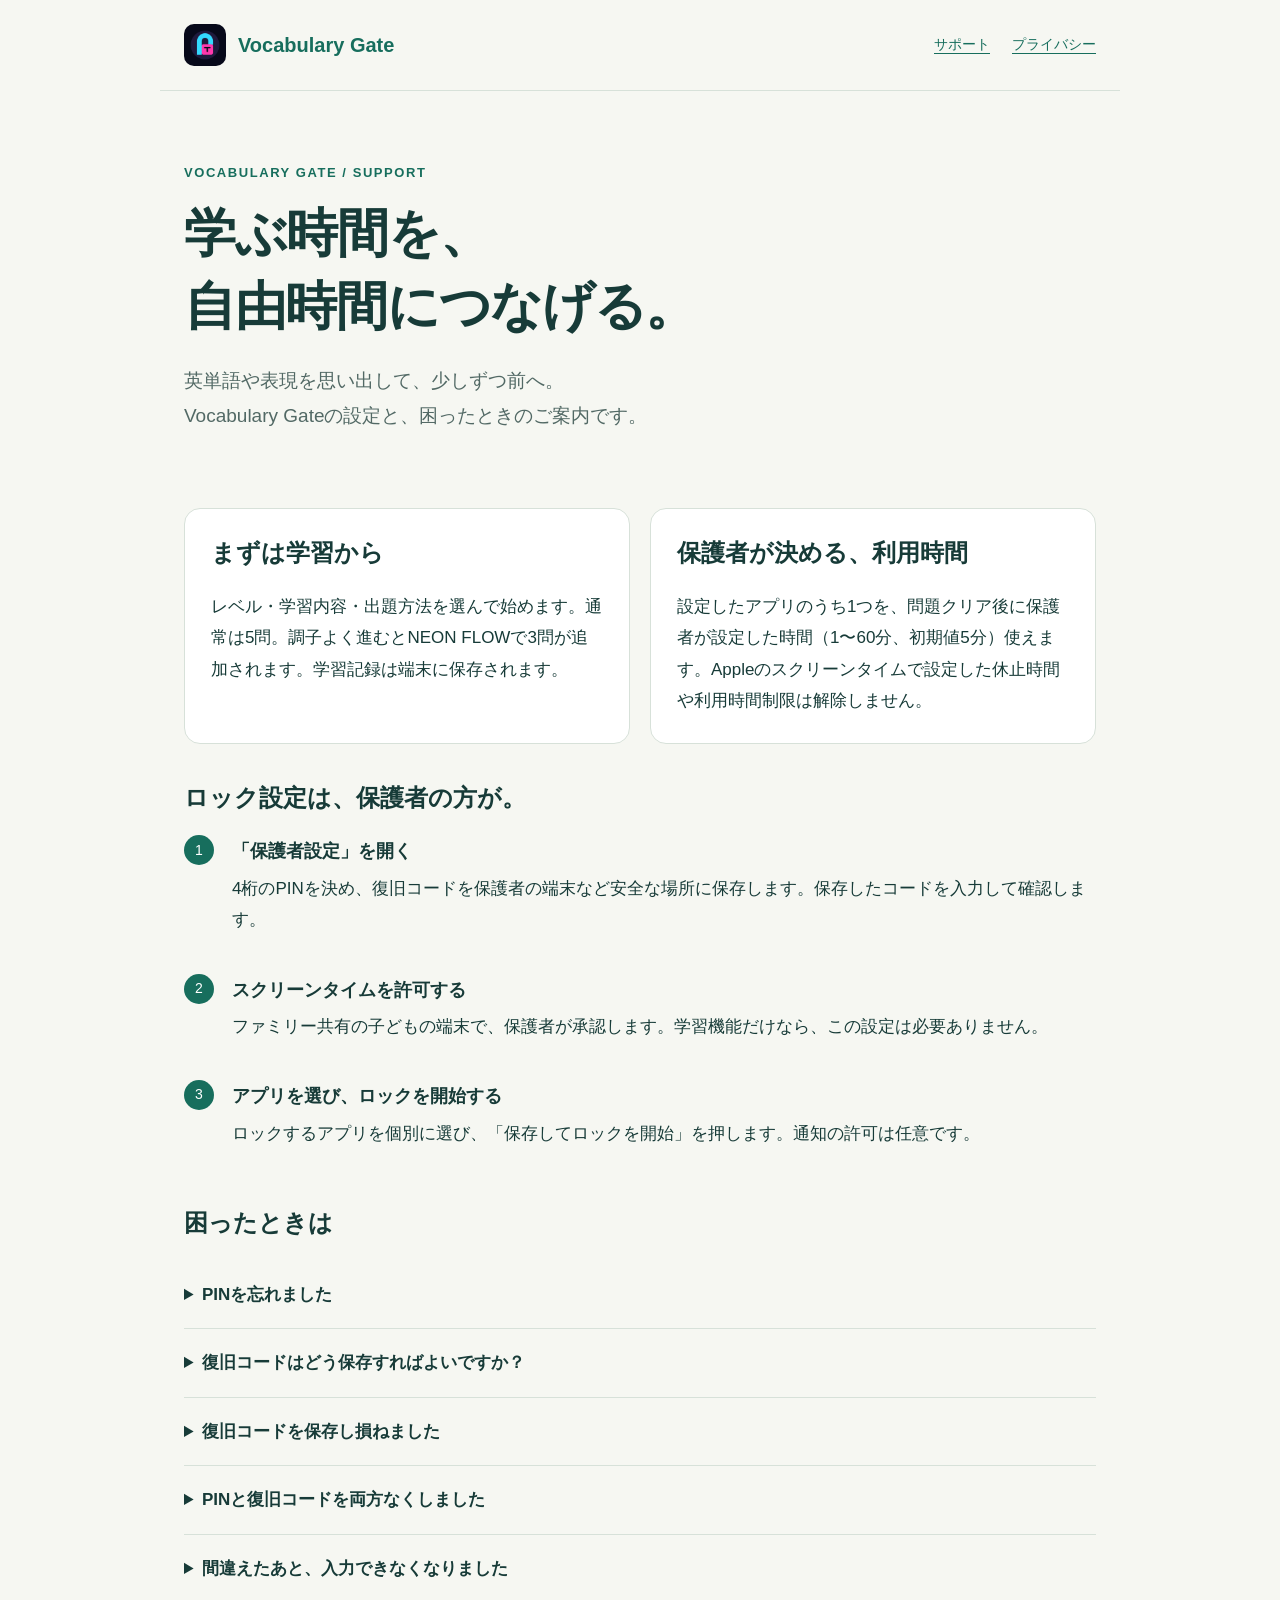
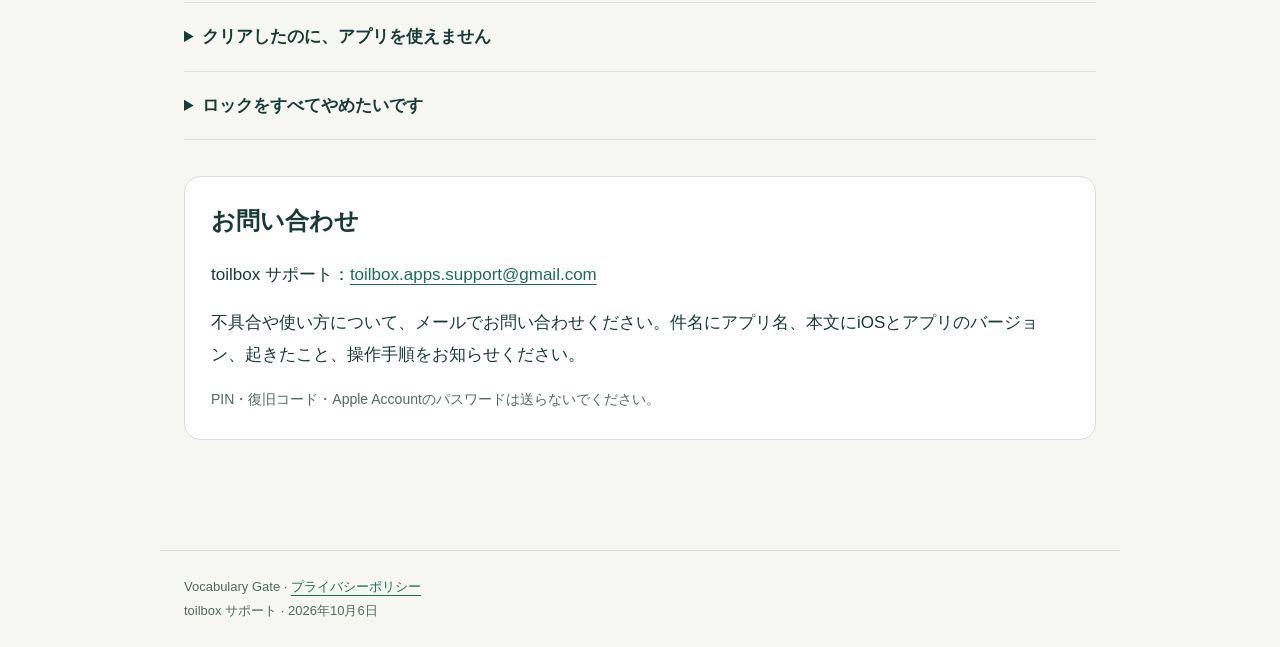
==== index.html @ 64d9bb12 "Publish Vocabulary Gate support pages" ====
<!doctype html><html lang="ja"><head><meta charset="utf-8"><meta name="viewport" content="width=device-width,initial-scale=1"><title>Vocabulary Gate — サポート</title><meta name="description" content="Vocabulary Gateの設定方法と、PIN・復旧コードで困ったときのご案内。"><link rel="icon" href="icon.png"><link rel="stylesheet" href="style.css"></head><body>
<header><a class="brand" href="index.html"><img src="icon.png" alt="">Vocabulary Gate</a><nav aria-label="メイン"><a href="index.html" aria-current="page">サポート</a><a href="privacy.html">プライバシー</a></nav></header>
<main><div class="hero"><div class="eyebrow">VOCABULARY GATE / SUPPORT</div><h1>学ぶ時間を、<br>自由時間につなげる。</h1><p class="lead">英単語や表現を思い出して、少しずつ前へ。<br>Vocabulary Gateの設定と、困ったときのご案内です。</p></div>
<div class="grid"><article class="card"><h2>まずは学習から</h2><p>レベル・学習内容・出題方法を選んで始めます。通常は5問。調子よく進むとNEON FLOWで3問が追加されます。学習記録は端末に保存されます。</p></article><article class="card"><h2>保護者が決める、利用時間</h2><p>設定したアプリのうち1つを、問題クリア後に保護者が設定した時間（1〜60分、初期値5分）使えます。Appleのスクリーンタイムで設定した休止時間や利用時間制限は解除しません。</p></article></div>
<section><h2>ロック設定は、保護者の方が。</h2><ol class="steps"><li><h3>「保護者設定」を開く</h3>4桁のPINを決め、復旧コードを保護者の端末など安全な場所に保存します。保存したコードを入力して確認します。</li><li><h3>スクリーンタイムを許可する</h3>ファミリー共有の子どもの端末で、保護者が承認します。学習機能だけなら、この設定は必要ありません。</li><li><h3>アプリを選び、ロックを開始する</h3>ロックするアプリを個別に選び、「保存してロックを開始」を押します。通知の許可は任意です。</li></ol></section>
<section><h2>困ったときは</h2>
<details><summary>PINを忘れました</summary><p>「保護者設定」→「PINを忘れた場合」から、保存してある復旧コードを入力してください。新しい4桁PINを設定できます。PINを変えても、復旧コードは変わりません。</p></details>
<details><summary>復旧コードはどう保存すればよいですか？</summary><p>表示画面の共有ボタンで、保護者の端末へAirDropする、保護者が管理する保存先へ保存するなどの方法を選べます。コピーもできます。専用コピーボタンのコピーには5分の期限があり、保存確認や画面を閉じた際に消える場合があるため、必ず保存先に貼り付けてから確認してください。保護者の安全な保管先で管理し、子どもが見られる場所には置かないでください。</p></details>
<details><summary>復旧コードを保存し損ねました</summary><p>保存確認が終わる前なら、PINで入り直して同じコードを再表示できます。保存確認後にコードを失った場合も、PINで設定に入れれば復旧コードを再発行できます。新しいコードの保存確認が済むまでは、以前のコードが有効です。</p></details>
<details><summary>PINと復旧コードを両方なくしました</summary><p>最終手段は、保護者が削除を許可したうえでアプリを完全に削除し、再インストールして設定をやり直すことです。学習記録・PIN・ロック設定は引き継げません。「ホーム画面から取り除く」や、設定の「Appを取り除く」は完全削除ではありません。開発者がPINや復旧コードを照会・送信する仕組みはありません。</p></details>
<details><summary>間違えたあと、入力できなくなりました</summary><p>5回連続で間違えると、再入力まで待機時間が設けられます。画面に表示された残り時間が終わってから入力してください。アプリを閉じ直しても待機時間は続きます。</p></details>
<details><summary>クリアしたのに、アプリを使えません</summary><p>Gateで解除する対象アプリを選んだか確認してください。Gateが外せるのはGate自身のロックだけです。Apple側の休止時間・利用時間の制限や、ほかの管理アプリによる制限はそれぞれの保護者設定を確認してください。</p></details>
<details><summary>ロックをすべてやめたいです</summary><p>PINで保護者設定に入り、一覧の下にある「Gateのロックをすべて解除」を押します。確認後、Gateによるロックを解除します。Apple側のスクリーンタイム設定は変わりません。</p></details></section>
<section class="card" id="contact"><h2>お問い合わせ</h2><p>toilbox サポート：<a href="mailto:toilbox.apps.support@gmail.com?subject=Vocabulary%20Gate">toilbox.apps.support@gmail.com</a></p><p>不具合や使い方について、メールでお問い合わせください。件名にアプリ名、本文にiOSとアプリのバージョン、起きたこと、操作手順をお知らせください。</p><p class="small">PIN・復旧コード・Apple Accountのパスワードは送らないでください。</p></section>
</main><footer>Vocabulary Gate · <a href="privacy.html">プライバシーポリシー</a><br>toilbox サポート · 2026年10月6日</footer></body></html>
---- style.css ----
:root{color-scheme:light;--ink:#173b38;--muted:#526965;--paper:#f6f7f2;--line:#d7e1d9;--accent:#176e5d}*{box-sizing:border-box}body{margin:0;background:var(--paper);color:var(--ink);font:17px/1.85 -apple-system,BlinkMacSystemFont,'Hiragino Sans',sans-serif}a{color:var(--accent);text-underline-offset:4px}a:focus-visible,summary:focus-visible{outline:3px solid #c68b20;outline-offset:5px}header,main,footer{max-width:960px;margin:auto;padding:24px}header{display:flex;align-items:center;justify-content:space-between;gap:24px;border-bottom:1px solid var(--line)}.brand{font-size:20px;font-weight:750;text-decoration:none;display:flex;align-items:center;gap:12px}.brand img{width:42px;height:42px;border-radius:10px}nav{display:flex;gap:22px;flex-wrap:wrap;font-size:14px}.eyebrow{font-size:13px;letter-spacing:.12em;font-weight:700;color:var(--accent)}h1{font-size:clamp(30px,5vw,52px);line-height:1.4;letter-spacing:-.025em;margin:12px 0 20px}h2{font-size:24px;line-height:1.5;margin-top:0}h3{font-size:18px;margin-bottom:4px}.lead{font-size:19px;max-width:680px;color:var(--muted)}.hero{padding:46px 0 28px}.note{border-left:3px solid #bd9237;background:#f4eddb;padding:12px 18px;font-size:14px}.grid{display:grid;grid-template-columns:1fr 1fr;gap:20px;margin:28px 0}.card{border:1px solid var(--line);border-radius:16px;padding:26px;background:#fff}.card p:last-child{margin-bottom:0}.steps{list-style:none;counter-reset:step;padding:0}.steps li{counter-increment:step;position:relative;padding:0 0 20px 48px}.steps li:before{content:counter(step);position:absolute;left:0;top:0;width:30px;height:30px;display:grid;place-items:center;background:var(--accent);color:#fff;border-radius:50%;font-size:14px}section{margin:36px 0}details{padding:18px 0;border-bottom:1px solid var(--line)}summary{cursor:pointer;font-weight:650}details p{color:var(--muted)}footer{border-top:1px solid var(--line);font-size:13px;color:var(--muted);margin-top:50px}.prose{max-width:760px}.prose section{padding-bottom:12px;border-bottom:1px solid var(--line)}.small{font-size:14px;color:var(--muted)}@media(max-width:600px){header{align-items:flex-start;flex-direction:column;gap:12px}.grid{grid-template-columns:1fr}.hero{padding-top:28px}header,main,footer{padding:20px}.card{padding:22px}body{font-size:16px}nav{gap:18px}}
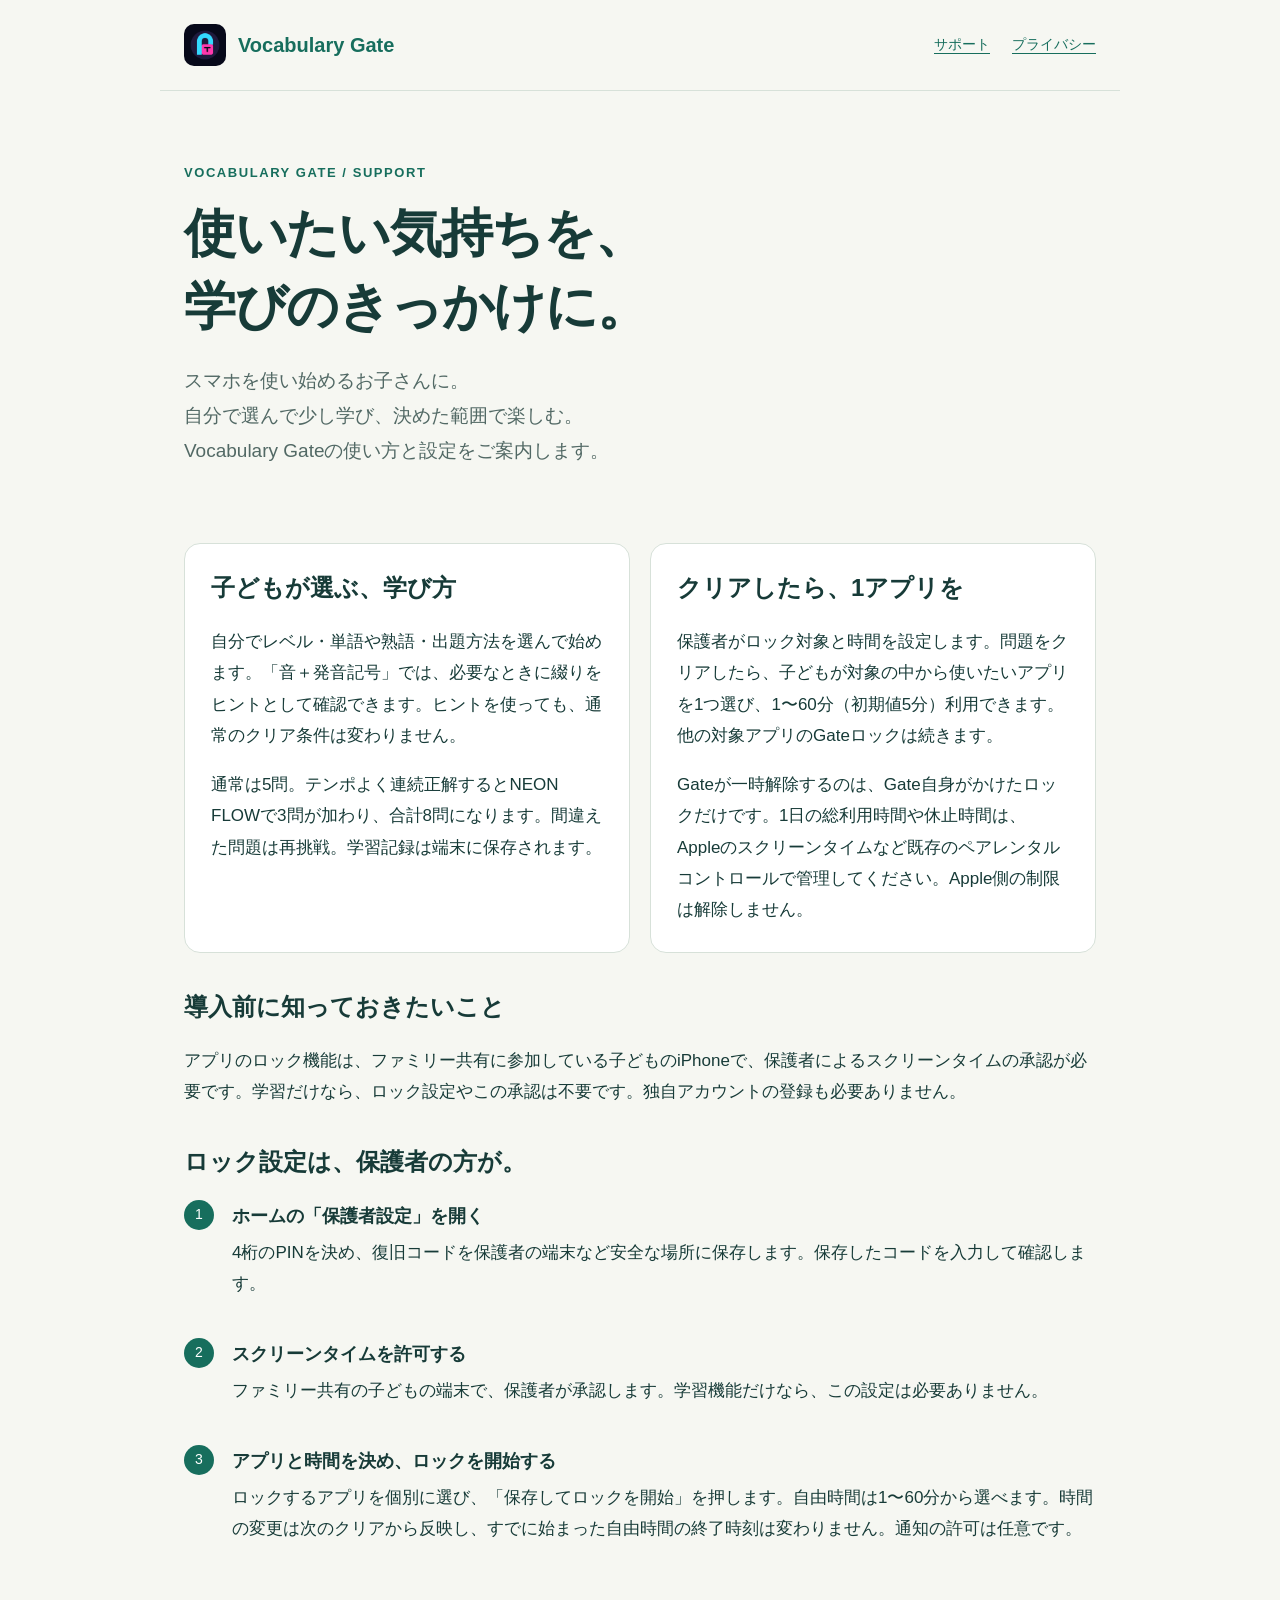
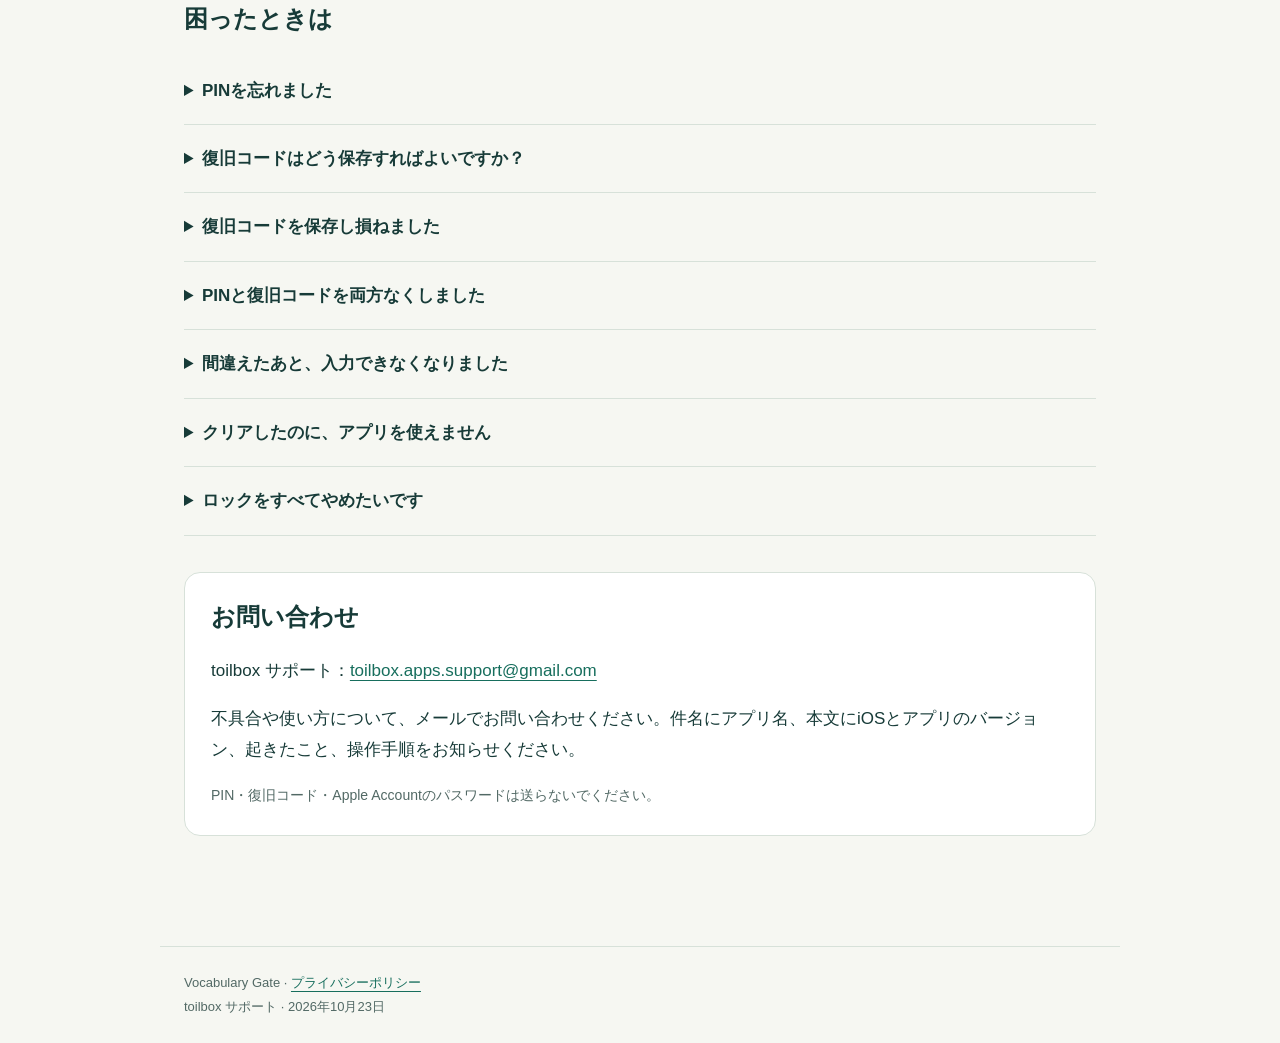
==== commit a7b186f6: "Clarify child choice, learning flow, and parental setup" ====
--- a/index.html
+++ b/index.html
@@ -1,8 +1,9 @@
-<!doctype html><html lang="ja"><head><meta charset="utf-8"><meta name="viewport" content="width=device-width,initial-scale=1"><title>Vocabulary Gate — サポート</title><meta name="description" content="Vocabulary Gateの設定方法と、PIN・復旧コードで困ったときのご案内。"><link rel="icon" href="icon.png"><link rel="stylesheet" href="style.css"></head><body>
+<!doctype html><html lang="ja"><head><meta charset="utf-8"><meta name="viewport" content="width=device-width,initial-scale=1"><title>Vocabulary Gate — サポート</title><meta name="description" content="スマホを使いたい気持ちを、英語を学び始めるきっかけに。Vocabulary Gateの学習、1アプリの一時解除、保護者設定と復旧方法をご案内します。"><link rel="icon" href="icon.png"><link rel="stylesheet" href="style.css"></head><body>
 <header><a class="brand" href="index.html"><img src="icon.png" alt="">Vocabulary Gate</a><nav aria-label="メイン"><a href="index.html" aria-current="page">サポート</a><a href="privacy.html">プライバシー</a></nav></header>
-<main><div class="hero"><div class="eyebrow">VOCABULARY GATE / SUPPORT</div><h1>学ぶ時間を、<br>自由時間につなげる。</h1><p class="lead">英単語や表現を思い出して、少しずつ前へ。<br>Vocabulary Gateの設定と、困ったときのご案内です。</p></div>
-<div class="grid"><article class="card"><h2>まずは学習から</h2><p>レベル・学習内容・出題方法を選んで始めます。通常は5問。調子よく進むとNEON FLOWで3問が追加されます。学習記録は端末に保存されます。</p></article><article class="card"><h2>保護者が決める、利用時間</h2><p>設定したアプリのうち1つを、問題クリア後に保護者が設定した時間（1〜60分、初期値5分）使えます。Appleのスクリーンタイムで設定した休止時間や利用時間制限は解除しません。</p></article></div>
-<section><h2>ロック設定は、保護者の方が。</h2><ol class="steps"><li><h3>「保護者設定」を開く</h3>4桁のPINを決め、復旧コードを保護者の端末など安全な場所に保存します。保存したコードを入力して確認します。</li><li><h3>スクリーンタイムを許可する</h3>ファミリー共有の子どもの端末で、保護者が承認します。学習機能だけなら、この設定は必要ありません。</li><li><h3>アプリを選び、ロックを開始する</h3>ロックするアプリを個別に選び、「保存してロックを開始」を押します。通知の許可は任意です。</li></ol></section>
+<main><div class="hero"><div class="eyebrow">VOCABULARY GATE / SUPPORT</div><h1>使いたい気持ちを、<br>学びのきっかけに。</h1><p class="lead">スマホを使い始めるお子さんに。<br>自分で選んで少し学び、決めた範囲で楽しむ。<br>Vocabulary Gateの使い方と設定をご案内します。</p></div>
+<div class="grid"><article class="card"><h2>子どもが選ぶ、学び方</h2><p>自分でレベル・単語や熟語・出題方法を選んで始めます。「音＋発音記号」では、必要なときに綴りをヒントとして確認できます。ヒントを使っても、通常のクリア条件は変わりません。</p><p>通常は5問。テンポよく連続正解するとNEON FLOWで3問が加わり、合計8問になります。間違えた問題は再挑戦。学習記録は端末に保存されます。</p></article><article class="card"><h2>クリアしたら、1アプリを</h2><p>保護者がロック対象と時間を設定します。問題をクリアしたら、子どもが対象の中から使いたいアプリを1つ選び、1〜60分（初期値5分）利用できます。他の対象アプリのGateロックは続きます。</p><p>Gateが一時解除するのは、Gate自身がかけたロックだけです。1日の総利用時間や休止時間は、Appleのスクリーンタイムなど既存のペアレンタルコントロールで管理してください。Apple側の制限は解除しません。</p></article></div>
+<section><h2>導入前に知っておきたいこと</h2><p>アプリのロック機能は、ファミリー共有に参加している子どものiPhoneで、保護者によるスクリーンタイムの承認が必要です。学習だけなら、ロック設定やこの承認は不要です。独自アカウントの登録も必要ありません。</p></section>
+<section><h2>ロック設定は、保護者の方が。</h2><ol class="steps"><li><h3>ホームの「保護者設定」を開く</h3>4桁のPINを決め、復旧コードを保護者の端末など安全な場所に保存します。保存したコードを入力して確認します。</li><li><h3>スクリーンタイムを許可する</h3>ファミリー共有の子どもの端末で、保護者が承認します。学習機能だけなら、この設定は必要ありません。</li><li><h3>アプリと時間を決め、ロックを開始する</h3>ロックするアプリを個別に選び、「保存してロックを開始」を押します。自由時間は1〜60分から選べます。時間の変更は次のクリアから反映し、すでに始まった自由時間の終了時刻は変わりません。通知の許可は任意です。</li></ol></section>
 <section><h2>困ったときは</h2>
 <details><summary>PINを忘れました</summary><p>「保護者設定」→「PINを忘れた場合」から、保存してある復旧コードを入力してください。新しい4桁PINを設定できます。PINを変えても、復旧コードは変わりません。</p></details>
 <details><summary>復旧コードはどう保存すればよいですか？</summary><p>表示画面の共有ボタンで、保護者の端末へAirDropする、保護者が管理する保存先へ保存するなどの方法を選べます。コピーもできます。専用コピーボタンのコピーには5分の期限があり、保存確認や画面を閉じた際に消える場合があるため、必ず保存先に貼り付けてから確認してください。保護者の安全な保管先で管理し、子どもが見られる場所には置かないでください。</p></details>
@@ -12,4 +13,4 @@
 <details><summary>クリアしたのに、アプリを使えません</summary><p>Gateで解除する対象アプリを選んだか確認してください。Gateが外せるのはGate自身のロックだけです。Apple側の休止時間・利用時間の制限や、ほかの管理アプリによる制限はそれぞれの保護者設定を確認してください。</p></details>
 <details><summary>ロックをすべてやめたいです</summary><p>PINで保護者設定に入り、一覧の下にある「Gateのロックをすべて解除」を押します。確認後、Gateによるロックを解除します。Apple側のスクリーンタイム設定は変わりません。</p></details></section>
 <section class="card" id="contact"><h2>お問い合わせ</h2><p>toilbox サポート：<a href="mailto:toilbox.apps.support@gmail.com?subject=Vocabulary%20Gate">toilbox.apps.support@gmail.com</a></p><p>不具合や使い方について、メールでお問い合わせください。件名にアプリ名、本文にiOSとアプリのバージョン、起きたこと、操作手順をお知らせください。</p><p class="small">PIN・復旧コード・Apple Accountのパスワードは送らないでください。</p></section>
-</main><footer>Vocabulary Gate · <a href="privacy.html">プライバシーポリシー</a><br>toilbox サポート · 2026年10月6日</footer></body></html>
+</main><footer>Vocabulary Gate · <a href="privacy.html">プライバシーポリシー</a><br>toilbox サポート · 2026年10月23日</footer></body></html>
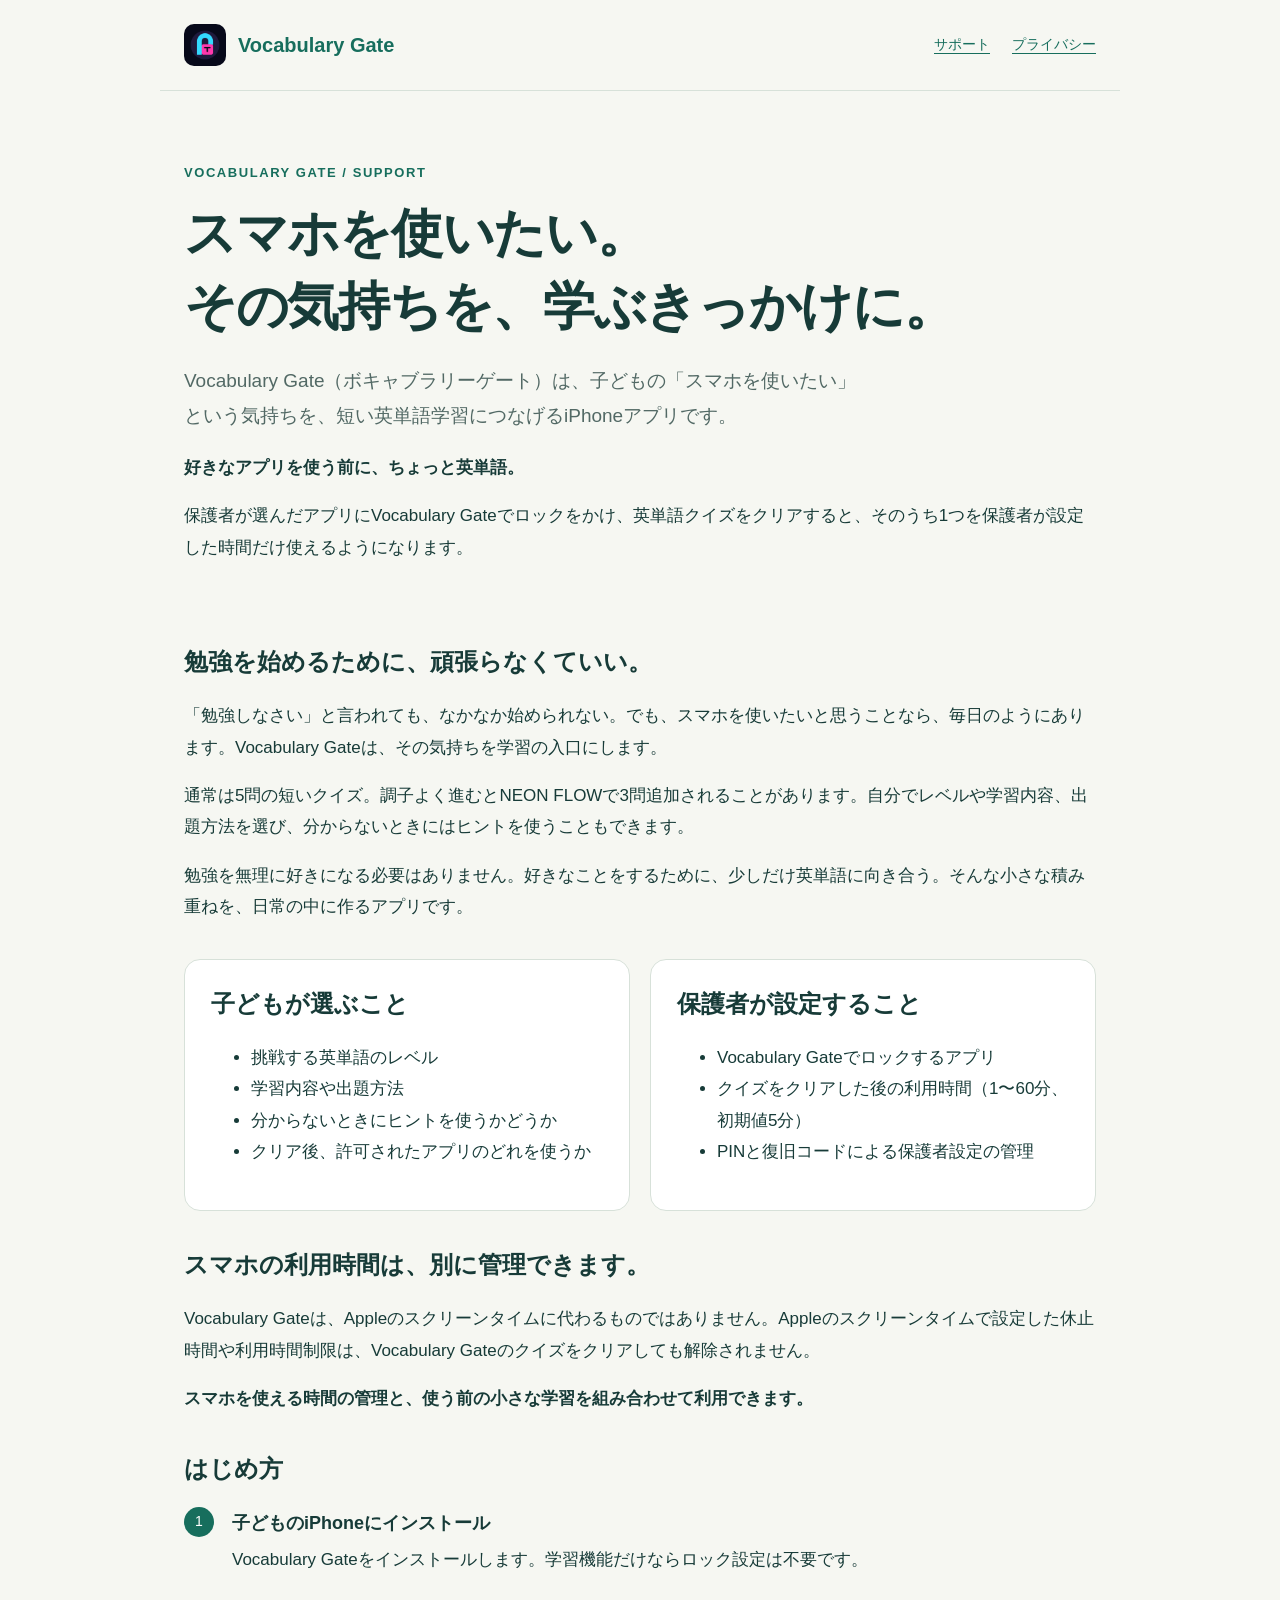
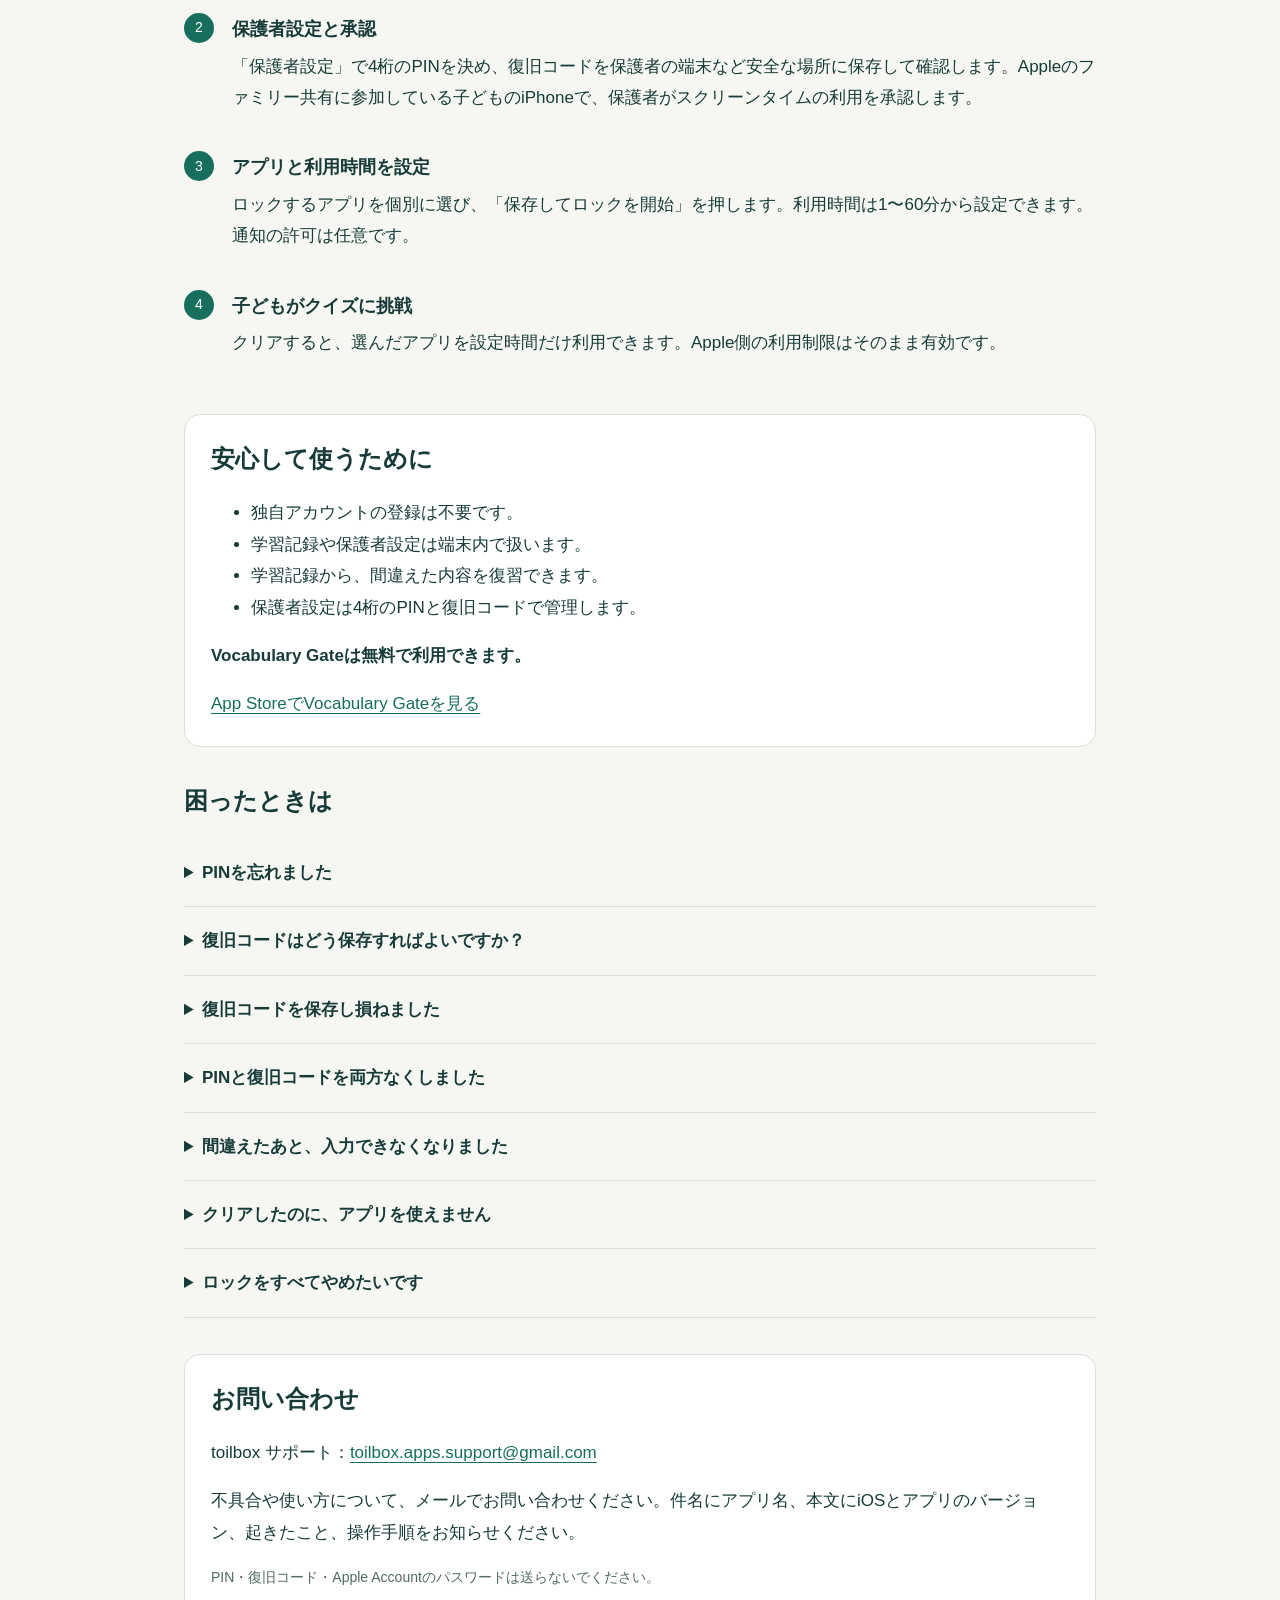
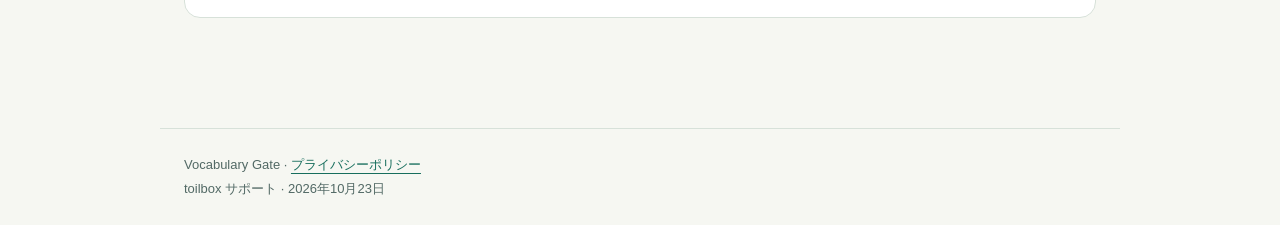
==== commit 38aab80e: "Update Vocabulary Gate support landing page for parents and child autonomy" ====
--- a/index.html
+++ b/index.html
@@ -1,9 +1,12 @@
 <!doctype html><html lang="ja"><head><meta charset="utf-8"><meta name="viewport" content="width=device-width,initial-scale=1"><title>Vocabulary Gate — サポート</title><meta name="description" content="スマホを使いたい気持ちを、英語を学び始めるきっかけに。Vocabulary Gateの学習、1アプリの一時解除、保護者設定と復旧方法をご案内します。"><link rel="icon" href="icon.png"><link rel="stylesheet" href="style.css"></head><body>
 <header><a class="brand" href="index.html"><img src="icon.png" alt="">Vocabulary Gate</a><nav aria-label="メイン"><a href="index.html" aria-current="page">サポート</a><a href="privacy.html">プライバシー</a></nav></header>
-<main><div class="hero"><div class="eyebrow">VOCABULARY GATE / SUPPORT</div><h1>使いたい気持ちを、<br>学びのきっかけに。</h1><p class="lead">スマホを使い始めるお子さんに。<br>自分で選んで少し学び、決めた範囲で楽しむ。<br>Vocabulary Gateの使い方と設定をご案内します。</p></div>
-<div class="grid"><article class="card"><h2>子どもが選ぶ、学び方</h2><p>自分でレベル・単語や熟語・出題方法を選んで始めます。「音＋発音記号」では、必要なときに綴りをヒントとして確認できます。ヒントを使っても、通常のクリア条件は変わりません。</p><p>通常は5問。テンポよく連続正解するとNEON FLOWで3問が加わり、合計8問になります。間違えた問題は再挑戦。学習記録は端末に保存されます。</p></article><article class="card"><h2>クリアしたら、1アプリを</h2><p>保護者がロック対象と時間を設定します。問題をクリアしたら、子どもが対象の中から使いたいアプリを1つ選び、1〜60分（初期値5分）利用できます。他の対象アプリのGateロックは続きます。</p><p>Gateが一時解除するのは、Gate自身がかけたロックだけです。1日の総利用時間や休止時間は、Appleのスクリーンタイムなど既存のペアレンタルコントロールで管理してください。Apple側の制限は解除しません。</p></article></div>
-<section><h2>導入前に知っておきたいこと</h2><p>アプリのロック機能は、ファミリー共有に参加している子どものiPhoneで、保護者によるスクリーンタイムの承認が必要です。学習だけなら、ロック設定やこの承認は不要です。独自アカウントの登録も必要ありません。</p></section>
-<section><h2>ロック設定は、保護者の方が。</h2><ol class="steps"><li><h3>ホームの「保護者設定」を開く</h3>4桁のPINを決め、復旧コードを保護者の端末など安全な場所に保存します。保存したコードを入力して確認します。</li><li><h3>スクリーンタイムを許可する</h3>ファミリー共有の子どもの端末で、保護者が承認します。学習機能だけなら、この設定は必要ありません。</li><li><h3>アプリと時間を決め、ロックを開始する</h3>ロックするアプリを個別に選び、「保存してロックを開始」を押します。自由時間は1〜60分から選べます。時間の変更は次のクリアから反映し、すでに始まった自由時間の終了時刻は変わりません。通知の許可は任意です。</li></ol></section>
+<main>
+<div class="hero"><div class="eyebrow">VOCABULARY GATE / SUPPORT</div><h1>スマホを使いたい。<br>その気持ちを、学ぶきっかけに。</h1><p class="lead">Vocabulary Gate（ボキャブラリーゲート）は、子どもの「スマホを使いたい」という気持ちを、短い英単語学習につなげるiPhoneアプリです。</p><p><strong>好きなアプリを使う前に、ちょっと英単語。</strong></p><p>保護者が選んだアプリにVocabulary Gateでロックをかけ、英単語クイズをクリアすると、そのうち1つを保護者が設定した時間だけ使えるようになります。</p></div>
+<section><h2>勉強を始めるために、頑張らなくていい。</h2><p>「勉強しなさい」と言われても、なかなか始められない。でも、スマホを使いたいと思うことなら、毎日のようにあります。Vocabulary Gateは、その気持ちを学習の入口にします。</p><p>通常は5問の短いクイズ。調子よく進むとNEON FLOWで3問追加されることがあります。自分でレベルや学習内容、出題方法を選び、分からないときにはヒントを使うこともできます。</p><p>勉強を無理に好きになる必要はありません。好きなことをするために、少しだけ英単語に向き合う。そんな小さな積み重ねを、日常の中に作るアプリです。</p></section>
+<div class="grid"><article class="card"><h2>子どもが選ぶこと</h2><ul><li>挑戦する英単語のレベル</li><li>学習内容や出題方法</li><li>分からないときにヒントを使うかどうか</li><li>クリア後、許可されたアプリのどれを使うか</li></ul></article><article class="card"><h2>保護者が設定すること</h2><ul><li>Vocabulary Gateでロックするアプリ</li><li>クイズをクリアした後の利用時間（1〜60分、初期値5分）</li><li>PINと復旧コードによる保護者設定の管理</li></ul></article></div>
+<section><h2>スマホの利用時間は、別に管理できます。</h2><p>Vocabulary Gateは、Appleのスクリーンタイムに代わるものではありません。Appleのスクリーンタイムで設定した休止時間や利用時間制限は、Vocabulary Gateのクイズをクリアしても解除されません。</p><p><strong>スマホを使える時間の管理と、使う前の小さな学習を組み合わせて利用できます。</strong></p></section>
+<section><h2>はじめ方</h2><ol class="steps"><li><h3>子どものiPhoneにインストール</h3>Vocabulary Gateをインストールします。学習機能だけならロック設定は不要です。</li><li><h3>保護者設定と承認</h3>「保護者設定」で4桁のPINを決め、復旧コードを保護者の端末など安全な場所に保存して確認します。Appleのファミリー共有に参加している子どものiPhoneで、保護者がスクリーンタイムの利用を承認します。</li><li><h3>アプリと利用時間を設定</h3>ロックするアプリを個別に選び、「保存してロックを開始」を押します。利用時間は1〜60分から設定できます。通知の許可は任意です。</li><li><h3>子どもがクイズに挑戦</h3>クリアすると、選んだアプリを設定時間だけ利用できます。Apple側の利用制限はそのまま有効です。</li></ol></section>
+<section class="card"><h2>安心して使うために</h2><ul><li>独自アカウントの登録は不要です。</li><li>学習記録や保護者設定は端末内で扱います。</li><li>学習記録から、間違えた内容を復習できます。</li><li>保護者設定は4桁のPINと復旧コードで管理します。</li></ul><p><strong>Vocabulary Gateは無料で利用できます。</strong></p><p><a href="https://apps.apple.com/jp/app/vocabulary-gate/id6823977266">App StoreでVocabulary Gateを見る</a></p></section>
 <section><h2>困ったときは</h2>
 <details><summary>PINを忘れました</summary><p>「保護者設定」→「PINを忘れた場合」から、保存してある復旧コードを入力してください。新しい4桁PINを設定できます。PINを変えても、復旧コードは変わりません。</p></details>
 <details><summary>復旧コードはどう保存すればよいですか？</summary><p>表示画面の共有ボタンで、保護者の端末へAirDropする、保護者が管理する保存先へ保存するなどの方法を選べます。コピーもできます。専用コピーボタンのコピーには5分の期限があり、保存確認や画面を閉じた際に消える場合があるため、必ず保存先に貼り付けてから確認してください。保護者の安全な保管先で管理し、子どもが見られる場所には置かないでください。</p></details>
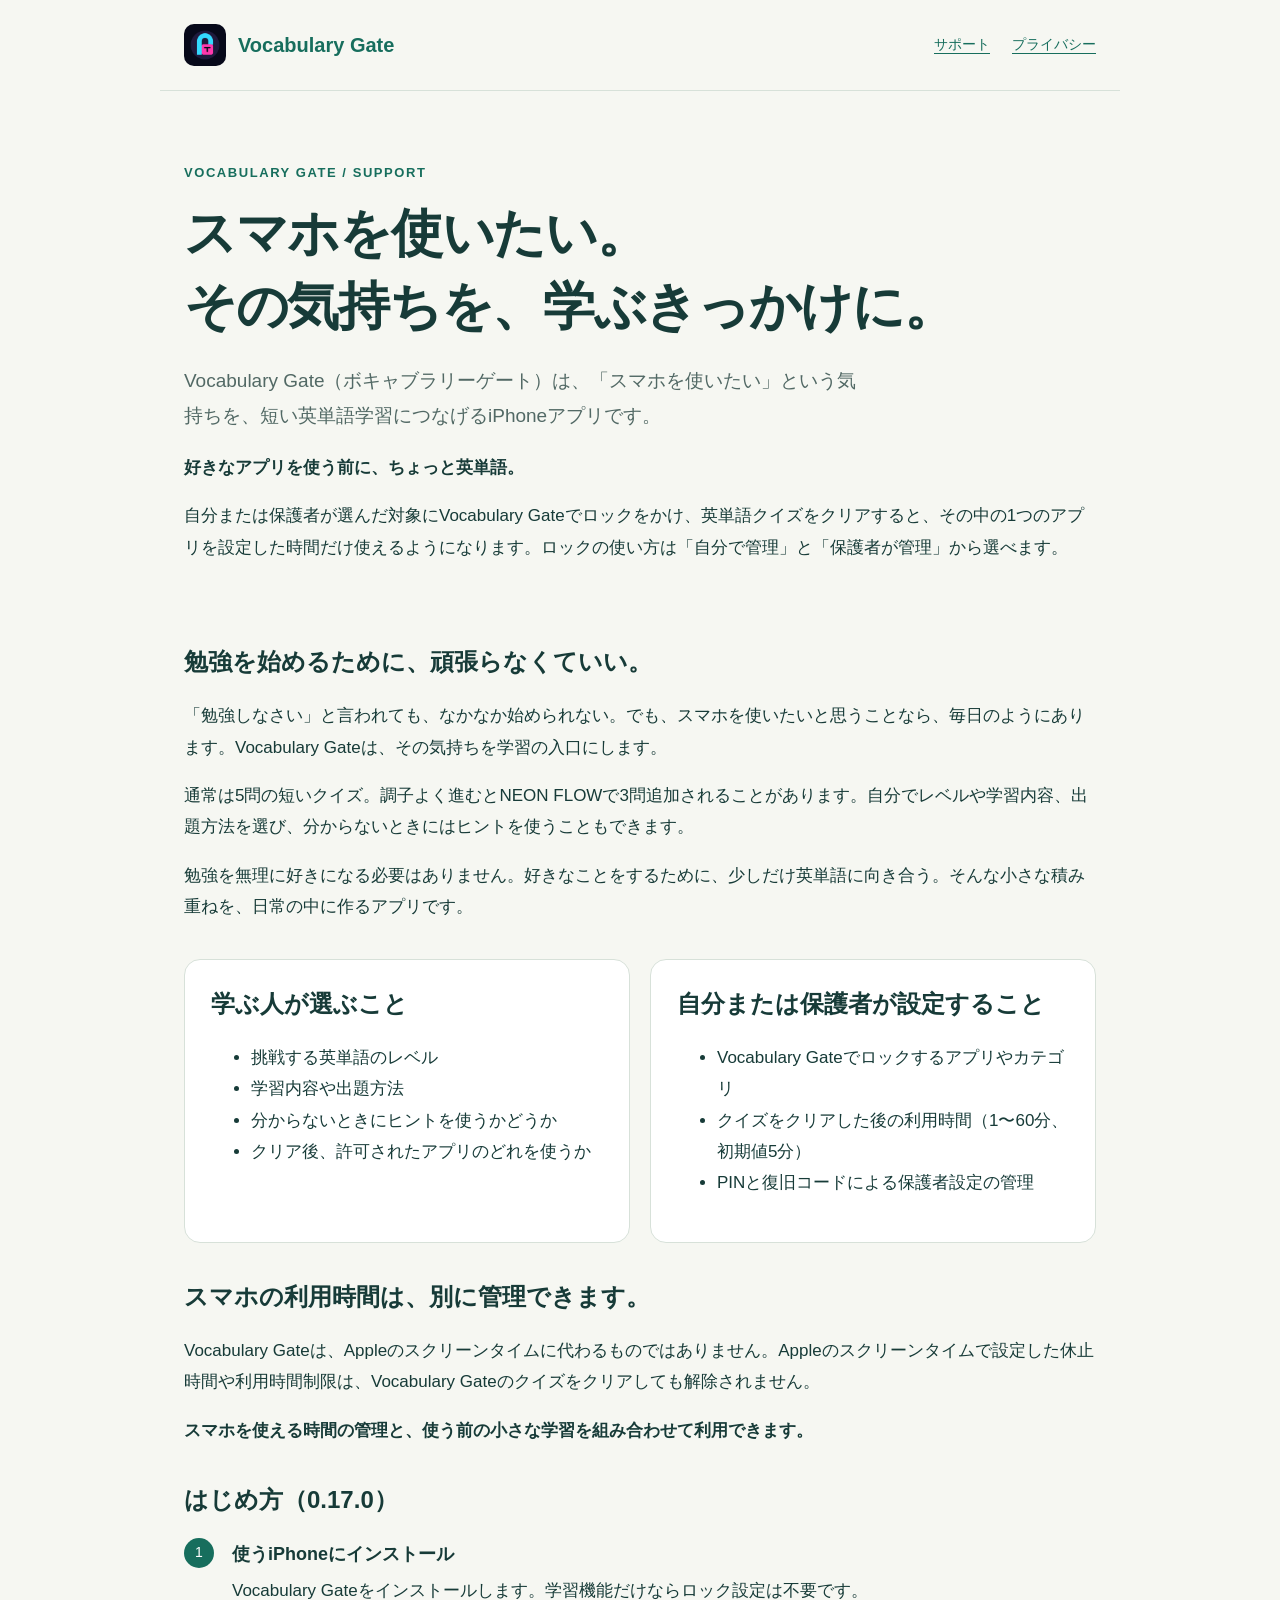
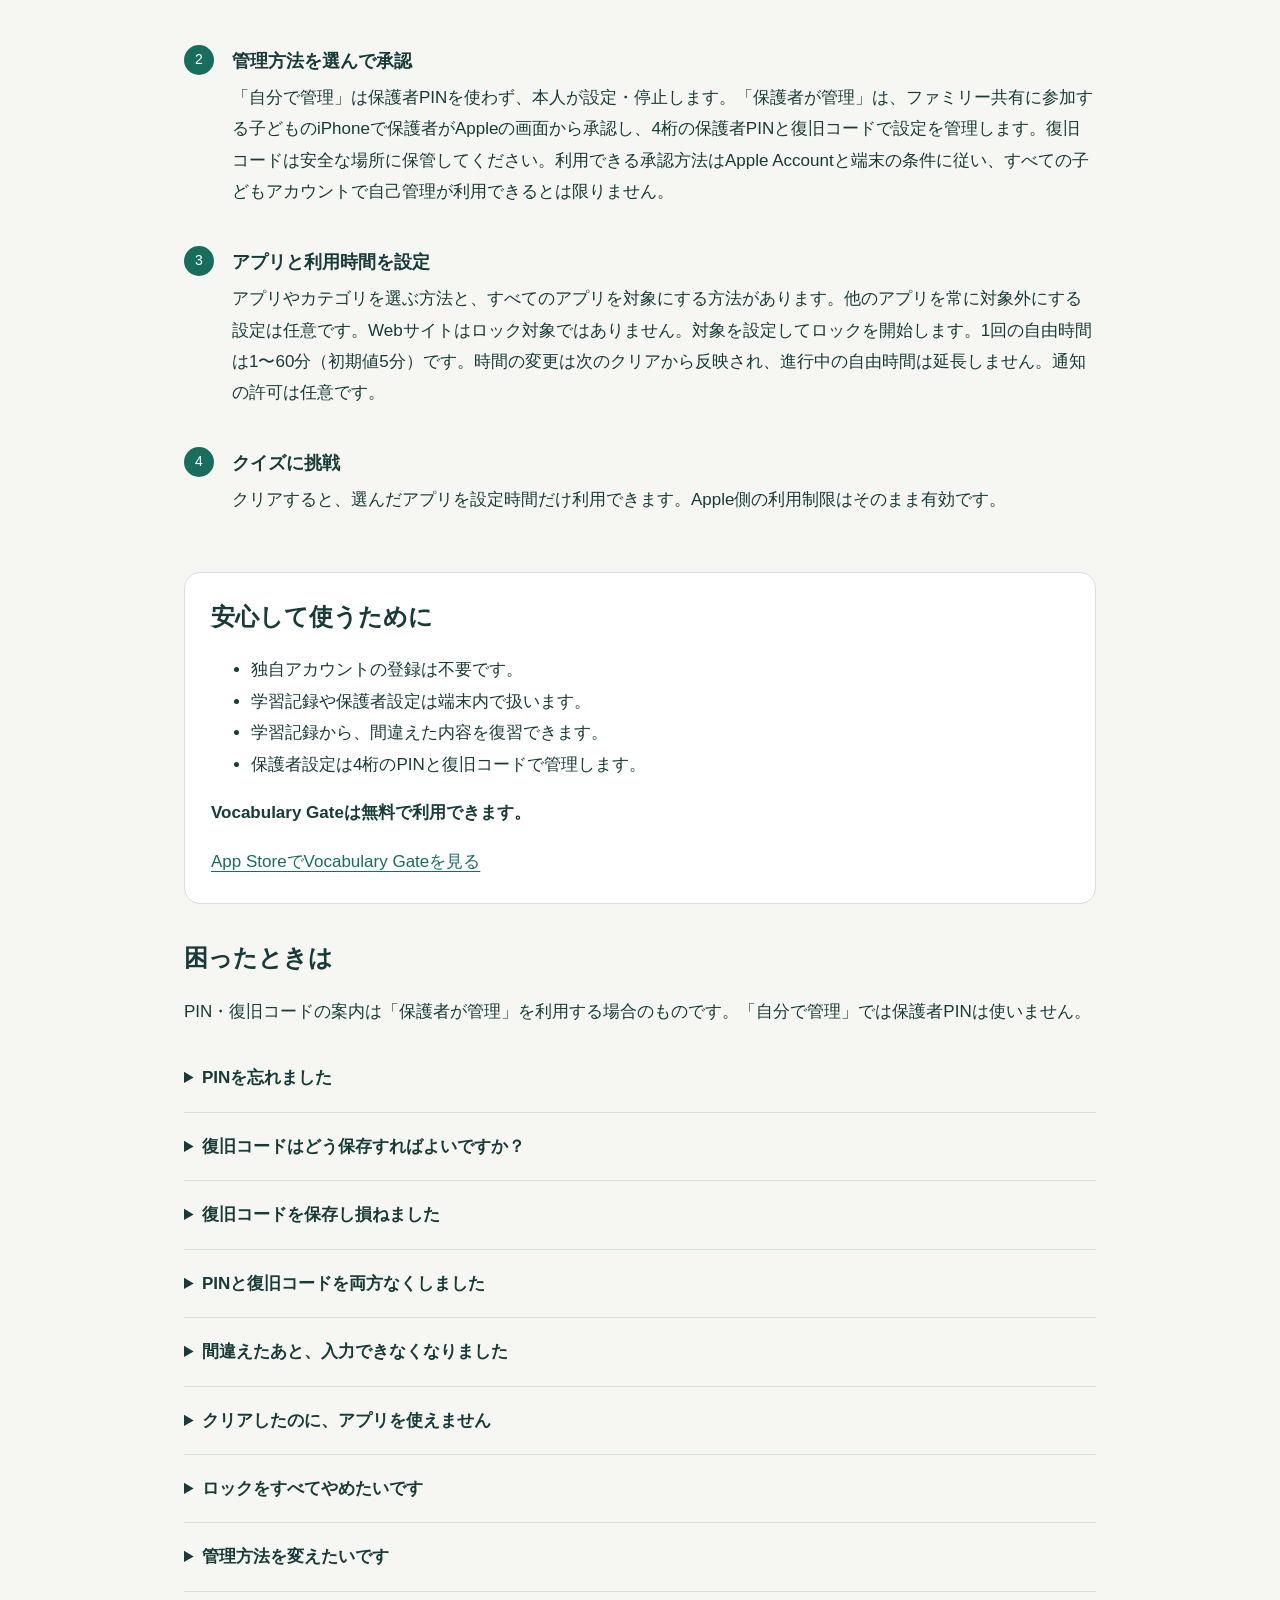
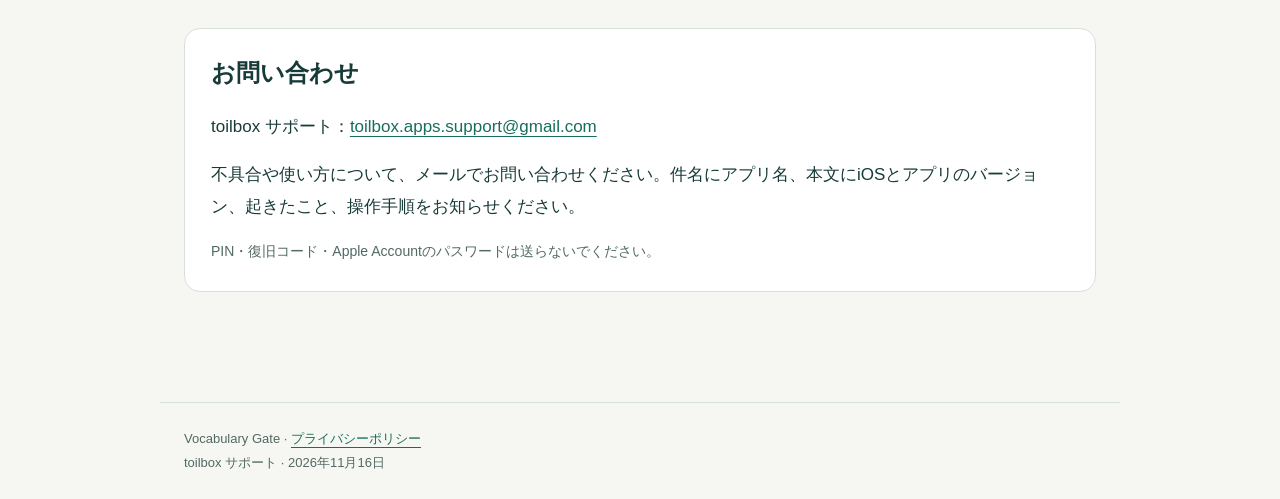
==== commit 603d20c4: "Update Vocabulary Gate support for 0.17.0 management modes" ====
--- a/index.html
+++ b/index.html
@@ -1,19 +1,20 @@
-<!doctype html><html lang="ja"><head><meta charset="utf-8"><meta name="viewport" content="width=device-width,initial-scale=1"><title>Vocabulary Gate — サポート</title><meta name="description" content="スマホを使いたい気持ちを、英語を学び始めるきっかけに。Vocabulary Gateの学習、1アプリの一時解除、保護者設定と復旧方法をご案内します。"><link rel="icon" href="icon.png"><link rel="stylesheet" href="style.css"></head><body>
+<!doctype html><html lang="ja"><head><meta charset="utf-8"><meta name="viewport" content="width=device-width,initial-scale=1"><title>Vocabulary Gate — サポート</title><meta name="description" content="スマホを使いたい気持ちを、英語を学び始めるきっかけに。Vocabulary Gateの学習、1アプリの一時解除、自分で管理・保護者が管理の設定と復旧方法をご案内します。"><link rel="icon" href="icon.png"><link rel="stylesheet" href="style.css"></head><body>
 <header><a class="brand" href="index.html"><img src="icon.png" alt="">Vocabulary Gate</a><nav aria-label="メイン"><a href="index.html" aria-current="page">サポート</a><a href="privacy.html">プライバシー</a></nav></header>
 <main>
-<div class="hero"><div class="eyebrow">VOCABULARY GATE / SUPPORT</div><h1>スマホを使いたい。<br>その気持ちを、学ぶきっかけに。</h1><p class="lead">Vocabulary Gate（ボキャブラリーゲート）は、子どもの「スマホを使いたい」という気持ちを、短い英単語学習につなげるiPhoneアプリです。</p><p><strong>好きなアプリを使う前に、ちょっと英単語。</strong></p><p>保護者が選んだアプリにVocabulary Gateでロックをかけ、英単語クイズをクリアすると、そのうち1つを保護者が設定した時間だけ使えるようになります。</p></div>
+<div class="hero"><div class="eyebrow">VOCABULARY GATE / SUPPORT</div><h1>スマホを使いたい。<br>その気持ちを、学ぶきっかけに。</h1><p class="lead">Vocabulary Gate（ボキャブラリーゲート）は、「スマホを使いたい」という気持ちを、短い英単語学習につなげるiPhoneアプリです。</p><p><strong>好きなアプリを使う前に、ちょっと英単語。</strong></p><p>自分または保護者が選んだ対象にVocabulary Gateでロックをかけ、英単語クイズをクリアすると、その中の1つのアプリを設定した時間だけ使えるようになります。ロックの使い方は「自分で管理」と「保護者が管理」から選べます。</p></div>
 <section><h2>勉強を始めるために、頑張らなくていい。</h2><p>「勉強しなさい」と言われても、なかなか始められない。でも、スマホを使いたいと思うことなら、毎日のようにあります。Vocabulary Gateは、その気持ちを学習の入口にします。</p><p>通常は5問の短いクイズ。調子よく進むとNEON FLOWで3問追加されることがあります。自分でレベルや学習内容、出題方法を選び、分からないときにはヒントを使うこともできます。</p><p>勉強を無理に好きになる必要はありません。好きなことをするために、少しだけ英単語に向き合う。そんな小さな積み重ねを、日常の中に作るアプリです。</p></section>
-<div class="grid"><article class="card"><h2>子どもが選ぶこと</h2><ul><li>挑戦する英単語のレベル</li><li>学習内容や出題方法</li><li>分からないときにヒントを使うかどうか</li><li>クリア後、許可されたアプリのどれを使うか</li></ul></article><article class="card"><h2>保護者が設定すること</h2><ul><li>Vocabulary Gateでロックするアプリ</li><li>クイズをクリアした後の利用時間（1〜60分、初期値5分）</li><li>PINと復旧コードによる保護者設定の管理</li></ul></article></div>
+<div class="grid"><article class="card"><h2>学ぶ人が選ぶこと</h2><ul><li>挑戦する英単語のレベル</li><li>学習内容や出題方法</li><li>分からないときにヒントを使うかどうか</li><li>クリア後、許可されたアプリのどれを使うか</li></ul></article><article class="card"><h2>自分または保護者が設定すること</h2><ul><li>Vocabulary Gateでロックするアプリやカテゴリ</li><li>クイズをクリアした後の利用時間（1〜60分、初期値5分）</li><li>PINと復旧コードによる保護者設定の管理</li></ul></article></div>
 <section><h2>スマホの利用時間は、別に管理できます。</h2><p>Vocabulary Gateは、Appleのスクリーンタイムに代わるものではありません。Appleのスクリーンタイムで設定した休止時間や利用時間制限は、Vocabulary Gateのクイズをクリアしても解除されません。</p><p><strong>スマホを使える時間の管理と、使う前の小さな学習を組み合わせて利用できます。</strong></p></section>
-<section><h2>はじめ方</h2><ol class="steps"><li><h3>子どものiPhoneにインストール</h3>Vocabulary Gateをインストールします。学習機能だけならロック設定は不要です。</li><li><h3>保護者設定と承認</h3>「保護者設定」で4桁のPINを決め、復旧コードを保護者の端末など安全な場所に保存して確認します。Appleのファミリー共有に参加している子どものiPhoneで、保護者がスクリーンタイムの利用を承認します。</li><li><h3>アプリと利用時間を設定</h3>ロックするアプリを個別に選び、「保存してロックを開始」を押します。利用時間は1〜60分から設定できます。通知の許可は任意です。</li><li><h3>子どもがクイズに挑戦</h3>クリアすると、選んだアプリを設定時間だけ利用できます。Apple側の利用制限はそのまま有効です。</li></ol></section>
+<section><h2>はじめ方（0.17.0）</h2><ol class="steps"><li><h3>使うiPhoneにインストール</h3>Vocabulary Gateをインストールします。学習機能だけならロック設定は不要です。</li><li><h3>管理方法を選んで承認</h3>「自分で管理」は保護者PINを使わず、本人が設定・停止します。「保護者が管理」は、ファミリー共有に参加する子どものiPhoneで保護者がAppleの画面から承認し、4桁の保護者PINと復旧コードで設定を管理します。復旧コードは安全な場所に保管してください。利用できる承認方法はApple Accountと端末の条件に従い、すべての子どもアカウントで自己管理が利用できるとは限りません。</li><li><h3>アプリと利用時間を設定</h3>アプリやカテゴリを選ぶ方法と、すべてのアプリを対象にする方法があります。他のアプリを常に対象外にする設定は任意です。Webサイトはロック対象ではありません。対象を設定してロックを開始します。1回の自由時間は1〜60分（初期値5分）です。時間の変更は次のクリアから反映され、進行中の自由時間は延長しません。通知の許可は任意です。</li><li><h3>クイズに挑戦</h3>クリアすると、選んだアプリを設定時間だけ利用できます。Apple側の利用制限はそのまま有効です。</li></ol></section>
 <section class="card"><h2>安心して使うために</h2><ul><li>独自アカウントの登録は不要です。</li><li>学習記録や保護者設定は端末内で扱います。</li><li>学習記録から、間違えた内容を復習できます。</li><li>保護者設定は4桁のPINと復旧コードで管理します。</li></ul><p><strong>Vocabulary Gateは無料で利用できます。</strong></p><p><a href="https://apps.apple.com/jp/app/vocabulary-gate/id6823977266">App StoreでVocabulary Gateを見る</a></p></section>
-<section><h2>困ったときは</h2>
+<section><h2>困ったときは</h2><p>PIN・復旧コードの案内は「保護者が管理」を利用する場合のものです。「自分で管理」では保護者PINは使いません。</p>
 <details><summary>PINを忘れました</summary><p>「保護者設定」→「PINを忘れた場合」から、保存してある復旧コードを入力してください。新しい4桁PINを設定できます。PINを変えても、復旧コードは変わりません。</p></details>
 <details><summary>復旧コードはどう保存すればよいですか？</summary><p>表示画面の共有ボタンで、保護者の端末へAirDropする、保護者が管理する保存先へ保存するなどの方法を選べます。コピーもできます。専用コピーボタンのコピーには5分の期限があり、保存確認や画面を閉じた際に消える場合があるため、必ず保存先に貼り付けてから確認してください。保護者の安全な保管先で管理し、子どもが見られる場所には置かないでください。</p></details>
 <details><summary>復旧コードを保存し損ねました</summary><p>保存確認が終わる前なら、PINで入り直して同じコードを再表示できます。保存確認後にコードを失った場合も、PINで設定に入れれば復旧コードを再発行できます。新しいコードの保存確認が済むまでは、以前のコードが有効です。</p></details>
 <details><summary>PINと復旧コードを両方なくしました</summary><p>最終手段は、保護者が削除を許可したうえでアプリを完全に削除し、再インストールして設定をやり直すことです。学習記録・PIN・ロック設定は引き継げません。「ホーム画面から取り除く」や、設定の「Appを取り除く」は完全削除ではありません。開発者がPINや復旧コードを照会・送信する仕組みはありません。</p></details>
 <details><summary>間違えたあと、入力できなくなりました</summary><p>5回連続で間違えると、再入力まで待機時間が設けられます。画面に表示された残り時間が終わってから入力してください。アプリを閉じ直しても待機時間は続きます。</p></details>
 <details><summary>クリアしたのに、アプリを使えません</summary><p>Gateで解除する対象アプリを選んだか確認してください。Gateが外せるのはGate自身のロックだけです。Apple側の休止時間・利用時間の制限や、ほかの管理アプリによる制限はそれぞれの保護者設定を確認してください。</p></details>
-<details><summary>ロックをすべてやめたいです</summary><p>PINで保護者設定に入り、一覧の下にある「Gateのロックをすべて解除」を押します。確認後、Gateによるロックを解除します。Apple側のスクリーンタイム設定は変わりません。</p></details></section>
+<details><summary>ロックをすべてやめたいです</summary><p>アプリのロック設定で「ロックだけを解除」を選び、確認して実行します。「保護者が管理」では保護者PINで設定を開きます。ボキャゲートのロックと対象選択を解除し、学習履歴・PIN・管理方法は保持します。Apple側のスクリーンタイム設定は変わりません。</p></details>
+<details><summary>管理方法を変えたいです</summary><p>「管理方法を変更」から変更できます。変更すると、ボキャゲートの許可とロック・対象選択を解除して設定し直します。学習履歴と保護者PINは保持します。ロックを止めるだけなら「ロックだけを解除」を使い、学習履歴を消すリセットは不要です。</p></details></section>
 <section class="card" id="contact"><h2>お問い合わせ</h2><p>toilbox サポート：<a href="mailto:toilbox.apps.support@gmail.com?subject=Vocabulary%20Gate">toilbox.apps.support@gmail.com</a></p><p>不具合や使い方について、メールでお問い合わせください。件名にアプリ名、本文にiOSとアプリのバージョン、起きたこと、操作手順をお知らせください。</p><p class="small">PIN・復旧コード・Apple Accountのパスワードは送らないでください。</p></section>
-</main><footer>Vocabulary Gate · <a href="privacy.html">プライバシーポリシー</a><br>toilbox サポート · 2026年10月23日</footer></body></html>
+</main><footer>Vocabulary Gate · <a href="privacy.html">プライバシーポリシー</a><br>toilbox サポート · 2026年11月16日</footer></body></html>
